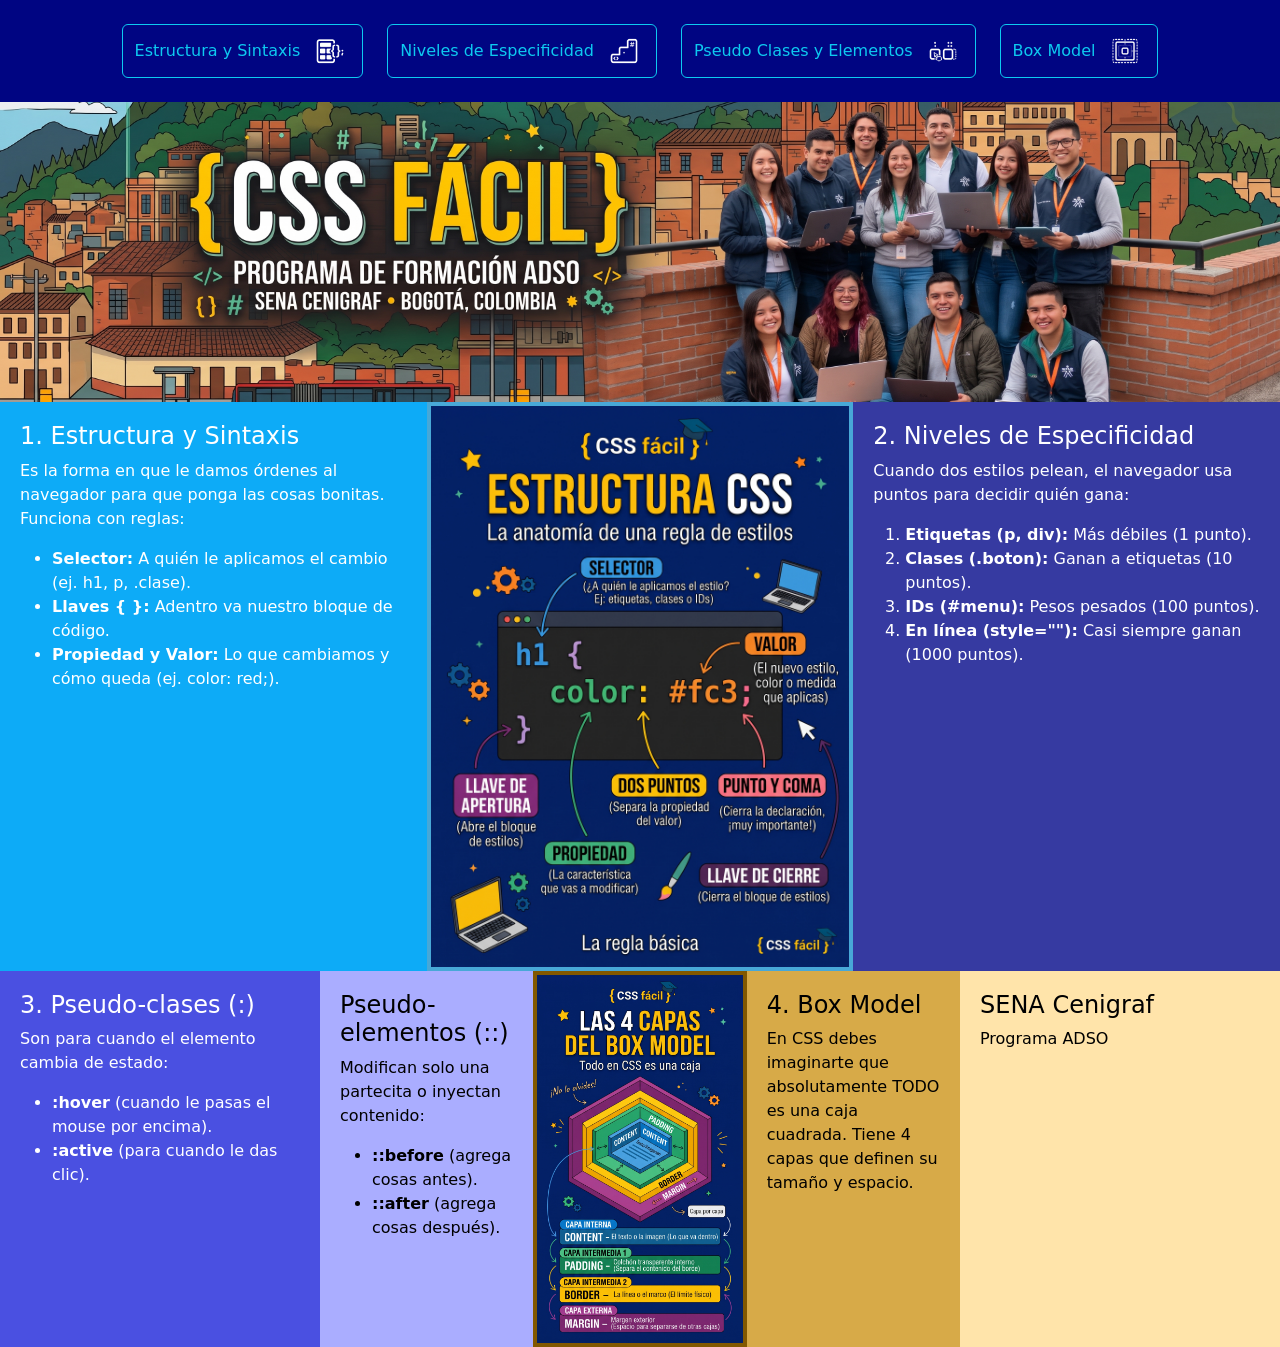
==== index.html @ d4d617f4 "Implementación de información en cajas e imagenes" ====
<!doctype html>
<html lang="en">

<head>
    <meta charset="utf-8">
    <meta name="viewport" content="width=device-width, initial-scale=1">
    <title>Mi primer maqueta</title>
    <link href="https://cdn.jsdelivr.net/npm/bootstrap@5.3.8/dist/css/bootstrap.min.css" rel="stylesheet" integrity="sha384-sRIl4kxILFvY47J16cr9ZwB07vP4J8+LH7qKQnuqkuIAvNWLzeN8tE5YBujZqJLB" crossorigin="anonymous">
    <style>
        html {
            scroll-behavior: smooth;
        }

        .caja1 {
            min-height: 100px;
            background-color: #000582;
        }

        .caja2 {
            height: 300px;
            background-color: #005782;
        }

        .caja3 {
            min-height: 300px;
            background-color: #0DABF7;
            color: white;
            padding: 20px;
        }

        .caja4 {
            min-height: 300px;
            background-color: #48A8D7;
            color: white;
            padding: 20px;
        }

        .caja5 {
            min-height: 300px;
            background-color: #363AA1;
            color: white;
            padding: 20px;
        }

        .caja6 {
            min-height: 300px;
            background-color: #4A50E1;
            color: white;
            padding: 20px;
        }

        .caja7 {
            min-height: 300px;
            background-color: #AAADFF;
            color: black;
            padding: 20px;
        }

        .caja8 {
            min-height: 300px;
            background-color: #825800;
            color: white;
        }

        .caja9 {
            min-height: 300px;
            background-color: #D7AA48;
            color: black;
            padding: 20px;
        }

        .caja10 {
            min-height: 300px;
            background-color: #FFE4AA;
            color: black;
            padding: 20px;
        }

        /* Ajuste para que los botones no se rompan */
        .btn-outline-info {
            display: flex !important;
            align-items: center;
            gap: 10px;
        }
    </style>
</head>

<body>
    <div class="container-fluid">
        <div class="row">

            <nav class=" col-12 col-sm-12 col-md-12 col-lg-12 col-xl-12 col-xxl-12 d-flex p-4 justify-content-center flex-wrap gap-4 caja1">
                <a class="btn btn-outline-info" href="#tema1" role="button"> Estructura y Sintaxis
                    <img src="/img/icono_ Estructura_sintaxis.webp" alt="icono estructura y sintaxis" width="40px">
                </a>
                <a class="btn btn-outline-info" href="#tema2" role="button">Niveles de Especificidad
                    <img src="/img/Icono_Niveles_de_Especificidad.webp" alt="icono especificidad" width="40px">
                </a>
                <a class="btn btn-outline-info" href="#tema3" role="button">Pseudo Clases y Elementos
                    <img src="/img/Icono_Pseudo_Clases_y_Pseudo_Elementos.webp" alt="icono pseudo" width="40px">
                </a>
                <a class="btn btn-outline-info" href="#tema4" role="button">Box Model
                    <img src="/img/Icono_Box_Model.webp" alt="icono box model" width="40px">
                </a>
            </nav>
            <header class=" col-12 col-sm-12 col-md-10 col-lg-10 col-xl-12 col-xxl-12 d-flex justify-content-center align-items-center p-0 caja2">
                <img src="/img/header.webp" alt="cabecera" width="100%" height="100%" style="object-fit: cover;">
            </header>
            <aside id="tema1" class=" col-6 col-sm-6 col-md-2 col-lg-2 col-xl-4 col-xxl-4 caja3">
                <h4>1. Estructura y Sintaxis</h4>
                <p>Es la forma en que le damos órdenes al navegador para que ponga las cosas bonitas. Funciona con reglas:</p>
                <ul>
                    <li><strong>Selector:</strong> A quién le aplicamos el cambio (ej. h1, p, .clase).</li>
                    <li><strong>Llaves { }:</strong> Adentro va nuestro bloque de código.</li>
                    <li><strong>Propiedad y Valor:</strong> Lo que cambiamos y cómo queda (ej. color: red;).</li>
                </ul>
            </aside>
            <section class=" col-6 col-sm-6 col-md-2 col-lg-2 col-xl-4 col-xxl-4 caja4 d-flex p-1 align-items-center justify-content-center">
                <img src="/img/estructura.webp" alt="Estructura CSS" width="100%">
            </section>
            <aside id="tema2" class=" col-6 col-sm-6 col-md-10 col-lg-10 col-xl-4 col-xxl-4 caja5">
                <h4>2. Niveles de Especificidad</h4>
                <p>Cuando dos estilos pelean, el navegador usa puntos para decidir quién gana:</p>
                <ol>
                    <li><strong>Etiquetas (p, div):</strong> Más débiles (1 punto).</li>
                    <li><strong>Clases (.boton):</strong> Ganan a etiquetas (10 puntos).</li>
                    <li><strong>IDs (#menu):</strong> Pesos pesados (100 puntos).</li>
                    <li><strong>En línea (style=""):</strong> Casi siempre ganan (1000 puntos).</li>
                </ol>
            </aside>
            <section id="tema3" class=" col-6 col-sm-6 col-md-12 col-lg-12 col-xl-3 col-xxl-3 caja6">
                <h4>3. Pseudo-clases (:)</h4>
                <p>Son para cuando el elemento cambia de estado:</p>
                <ul>
                    <li><strong>:hover</strong> (cuando le pasas el mouse por encima).</li>
                    <li><strong>:active</strong> (para cuando le das clic).</li>
                </ul>
            </section>
            <section class=" col-12 col-sm-12 col-md-4 col-lg-4 col-xl-2 col-xxl-2 caja7">
                <h4>Pseudo-elementos (::)</h4>
                <p>Modifican solo una partecita o inyectan contenido:</p>
                <ul>
                    <li><strong>::before</strong> (agrega cosas antes).</li>
                    <li><strong>::after</strong> (agrega cosas después).</li>
                </ul>
            </section>
            
            <section id="tema4" class=" col-12 col-sm-12 col-md-4 col-lg-4 col-xl-2 col-xxl-2 caja8 d-flex p-1 align-items-center justify-content-center">
                <img src="/img/capas_box.webp" alt="Las 4 Capas del Box Model" width="100%" height="100%" >
            </section>

            <section class=" col-12 col-sm-12 col-md-4 col-lg-4 col-xl-2 col-xxl-2 caja9">
                <h4>4. Box Model</h4>
                <p>En CSS debes imaginarte que absolutamente TODO es una caja cuadrada. Tiene 4 capas que definen su tamaño y espacio.</p>
            </section>
            
            <footer class=" col-12 col-sm-12 col-md-12 col-lg-12 col-xl-3 col-xxl-3 caja10">
                <h4>SENA Cenigraf</h4>
                <p>Programa ADSO</p>
            </footer>
        </div>
    </div>
    <script src="https://cdn.jsdelivr.net/npm/bootstrap@5.3.8/dist/js/bootstrap.bundle.min.js" integrity="sha384-FKyoEForCGlyvwx9Hj09JcYn3nv7wiPVlz7YYwJrWVcXK/BmnVDxM+D2scQbITxI" crossorigin="anonymous"></script>
</body>

</html>
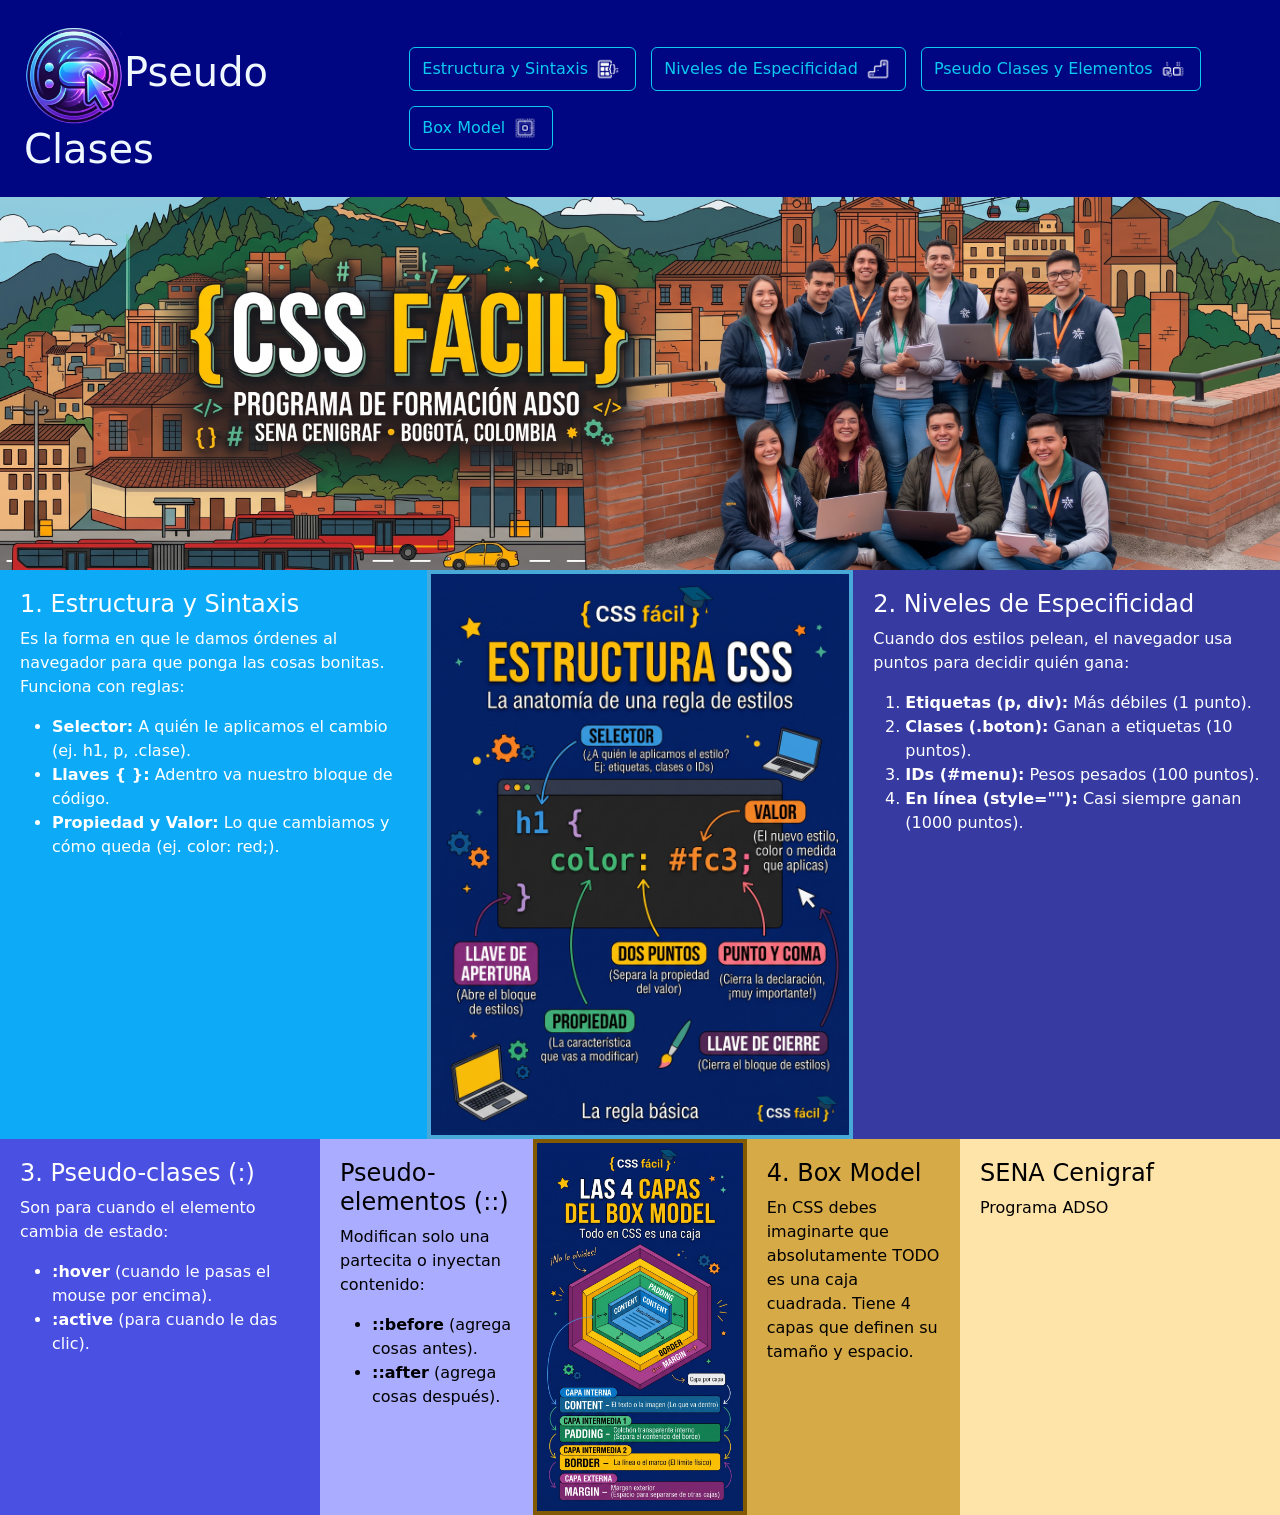
==== commit c74a97f0: "Menu hamburguesa y ajustes" ====
--- a/index.html
+++ b/index.html
@@ -5,7 +5,8 @@
     <meta charset="utf-8">
     <meta name="viewport" content="width=device-width, initial-scale=1">
     <title>Mi primer maqueta</title>
-    <link href="https://cdn.jsdelivr.net/npm/bootstrap@5.3.8/dist/css/bootstrap.min.css" rel="stylesheet" integrity="sha384-sRIl4kxILFvY47J16cr9ZwB07vP4J8+LH7qKQnuqkuIAvNWLzeN8tE5YBujZqJLB" crossorigin="anonymous">
+    <link href="https://cdn.jsdelivr.net/npm/bootstrap@5.3.8/dist/css/bootstrap.min.css" rel="stylesheet"
+        integrity="sha384-sRIl4kxILFvY47J16cr9ZwB07vP4J8+LH7qKQnuqkuIAvNWLzeN8tE5YBujZqJLB" crossorigin="anonymous">
     <style>
         html {
             scroll-behavior: smooth;
@@ -17,7 +18,7 @@
         }
 
         .caja2 {
-            height: 300px;
+            min-height: 300px;
             background-color: #005782;
         }
 
@@ -76,11 +77,15 @@
             padding: 20px;
         }
 
-        /* Ajuste para que los botones no se rompan */
-        .btn-outline-info {
-            display: flex !important;
+        .botones {
+            margin: 15px;
+        }
+
+        .contenedor-botones {
+            display: flex;
+            flex-direction: row;
+            gap: 15px;
             align-items: center;
-            gap: 10px;
         }
     </style>
 </head>
@@ -88,35 +93,56 @@
 <body>
     <div class="container-fluid">
         <div class="row">
-
-            <nav class=" col-12 col-sm-12 col-md-12 col-lg-12 col-xl-12 col-xxl-12 d-flex p-4 justify-content-center flex-wrap gap-4 caja1">
-                <a class="btn btn-outline-info" href="#tema1" role="button"> Estructura y Sintaxis
-                    <img src="/img/icono_ Estructura_sintaxis.webp" alt="icono estructura y sintaxis" width="40px">
-                </a>
-                <a class="btn btn-outline-info" href="#tema2" role="button">Niveles de Especificidad
-                    <img src="/img/Icono_Niveles_de_Especificidad.webp" alt="icono especificidad" width="40px">
-                </a>
-                <a class="btn btn-outline-info" href="#tema3" role="button">Pseudo Clases y Elementos
-                    <img src="/img/Icono_Pseudo_Clases_y_Pseudo_Elementos.webp" alt="icono pseudo" width="40px">
-                </a>
-                <a class="btn btn-outline-info" href="#tema4" role="button">Box Model
-                    <img src="/img/Icono_Box_Model.webp" alt="icono box model" width="40px">
-                </a>
+            <nav class="navbar navbar-expand-xl p-3 caja1">
+                <h1 class="m-2" style="color: aliceblue; width: 500px;"><img src="./img/psudoclases.webp" width="100px"
+                        alt="">Pseudo
+                    Clases</h1>
+                <div class="container-fluid justify-content-start">
+                    <button class="navbar-toggler bg-light my-2" type="button" data-bs-toggle="collapse"
+                        data-bs-target="#menuCSS" aria-control="menuCSS" aria-expanded="false"
+                        aria-label="abrir menu"><span class="navbar-toggler-icon"></span></button>
+                    <div class="collapse navbar-collapse justify-content-start flex-wrap gap-2 my-2 " id="menuCSS">
+                        <div class="botones d-flex gap-4 justify-content-start align-items-right">
+                            <div class="contenedor-botones flex-wrap" id="menuNav">
+                                <a href="index.html" class="btn btn-outline-info">
+                                    Estructura y Sintaxis
+                                    <img src="./img/icono_ Estructura_sintaxis.webp" alt="icono" width="30px">
+                                </a>
+                                <a href="#" class="btn btn-outline-info">
+                                    Niveles de Especificidad
+                                    <img src="./img/Icono_Niveles_de_Especificidad.webp" alt="icono" width="30px">
+                                </a>
+                                <a href="pseudo.html" class="btn btn-outline-info">
+                                    Pseudo Clases y Elementos
+                                    <img src="./img/Icono_Pseudo_Clases_y_Pseudo_Elementos.webp" alt="icono"
+                                        width="30px">
+                                </a>
+                                <a href="#" class="btn btn-outline-info">
+                                    Box Model
+                                    <img src="./img/Icono_Box_Model.webp" alt="icono" width="30px">
+                                </a>
+                            </div>
+                        </div>
+                    </div>
+                </div>
             </nav>
-            <header class=" col-12 col-sm-12 col-md-10 col-lg-10 col-xl-12 col-xxl-12 d-flex justify-content-center align-items-center p-0 caja2">
-                <img src="/img/header.webp" alt="cabecera" width="100%" height="100%" style="object-fit: cover;">
+            <header
+                class=" col-12 col-sm-12 col-md-10 col-lg-10 col-xl-12 col-xxl-12 d-flex justify-content-center align-items-center p-0 caja2">
+                <img src="./img/header.webp" alt="cabecera" width="100%" height="100%" style="object-fit: cover;">
             </header>
             <aside id="tema1" class=" col-6 col-sm-6 col-md-2 col-lg-2 col-xl-4 col-xxl-4 caja3">
                 <h4>1. Estructura y Sintaxis</h4>
-                <p>Es la forma en que le damos órdenes al navegador para que ponga las cosas bonitas. Funciona con reglas:</p>
+                <p>Es la forma en que le damos órdenes al navegador para que ponga las cosas bonitas. Funciona con
+                    reglas:</p>
                 <ul>
                     <li><strong>Selector:</strong> A quién le aplicamos el cambio (ej. h1, p, .clase).</li>
                     <li><strong>Llaves { }:</strong> Adentro va nuestro bloque de código.</li>
                     <li><strong>Propiedad y Valor:</strong> Lo que cambiamos y cómo queda (ej. color: red;).</li>
                 </ul>
             </aside>
-            <section class=" col-6 col-sm-6 col-md-2 col-lg-2 col-xl-4 col-xxl-4 caja4 d-flex p-1 align-items-center justify-content-center">
-                <img src="/img/estructura.webp" alt="Estructura CSS" width="100%">
+            <section
+                class=" col-6 col-sm-6 col-md-2 col-lg-2 col-xl-4 col-xxl-4 caja4 d-flex p-1 align-items-center justify-content-center">
+                <img src="./img/estructura.webp" alt="Estructura CSS" width="100%">
             </section>
             <aside id="tema2" class=" col-6 col-sm-6 col-md-10 col-lg-10 col-xl-4 col-xxl-4 caja5">
                 <h4>2. Niveles de Especificidad</h4>
@@ -144,23 +170,27 @@
                     <li><strong>::after</strong> (agrega cosas después).</li>
                 </ul>
             </section>
-            
-            <section id="tema4" class=" col-12 col-sm-12 col-md-4 col-lg-4 col-xl-2 col-xxl-2 caja8 d-flex p-1 align-items-center justify-content-center">
-                <img src="/img/capas_box.webp" alt="Las 4 Capas del Box Model" width="100%" height="100%" >
+
+            <section id="tema4"
+                class=" col-12 col-sm-12 col-md-4 col-lg-4 col-xl-2 col-xxl-2 caja8 d-flex p-1 align-items-center justify-content-center">
+                <img src="./img/capas_box.webp" alt="Las 4 Capas del Box Model" width="100%" height="100%">
             </section>
 
             <section class=" col-12 col-sm-12 col-md-4 col-lg-4 col-xl-2 col-xxl-2 caja9">
                 <h4>4. Box Model</h4>
-                <p>En CSS debes imaginarte que absolutamente TODO es una caja cuadrada. Tiene 4 capas que definen su tamaño y espacio.</p>
+                <p>En CSS debes imaginarte que absolutamente TODO es una caja cuadrada. Tiene 4 capas que definen su
+                    tamaño y espacio.</p>
             </section>
-            
+
             <footer class=" col-12 col-sm-12 col-md-12 col-lg-12 col-xl-3 col-xxl-3 caja10">
                 <h4>SENA Cenigraf</h4>
                 <p>Programa ADSO</p>
             </footer>
         </div>
     </div>
-    <script src="https://cdn.jsdelivr.net/npm/bootstrap@5.3.8/dist/js/bootstrap.bundle.min.js" integrity="sha384-FKyoEForCGlyvwx9Hj09JcYn3nv7wiPVlz7YYwJrWVcXK/BmnVDxM+D2scQbITxI" crossorigin="anonymous"></script>
+    <script src="https://cdn.jsdelivr.net/npm/bootstrap@5.3.8/dist/js/bootstrap.bundle.min.js"
+        integrity="sha384-FKyoEForCGlyvwx9Hj09JcYn3nv7wiPVlz7YYwJrWVcXK/BmnVDxM+D2scQbITxI"
+        crossorigin="anonymous"></script>
 </body>
 
 </html>
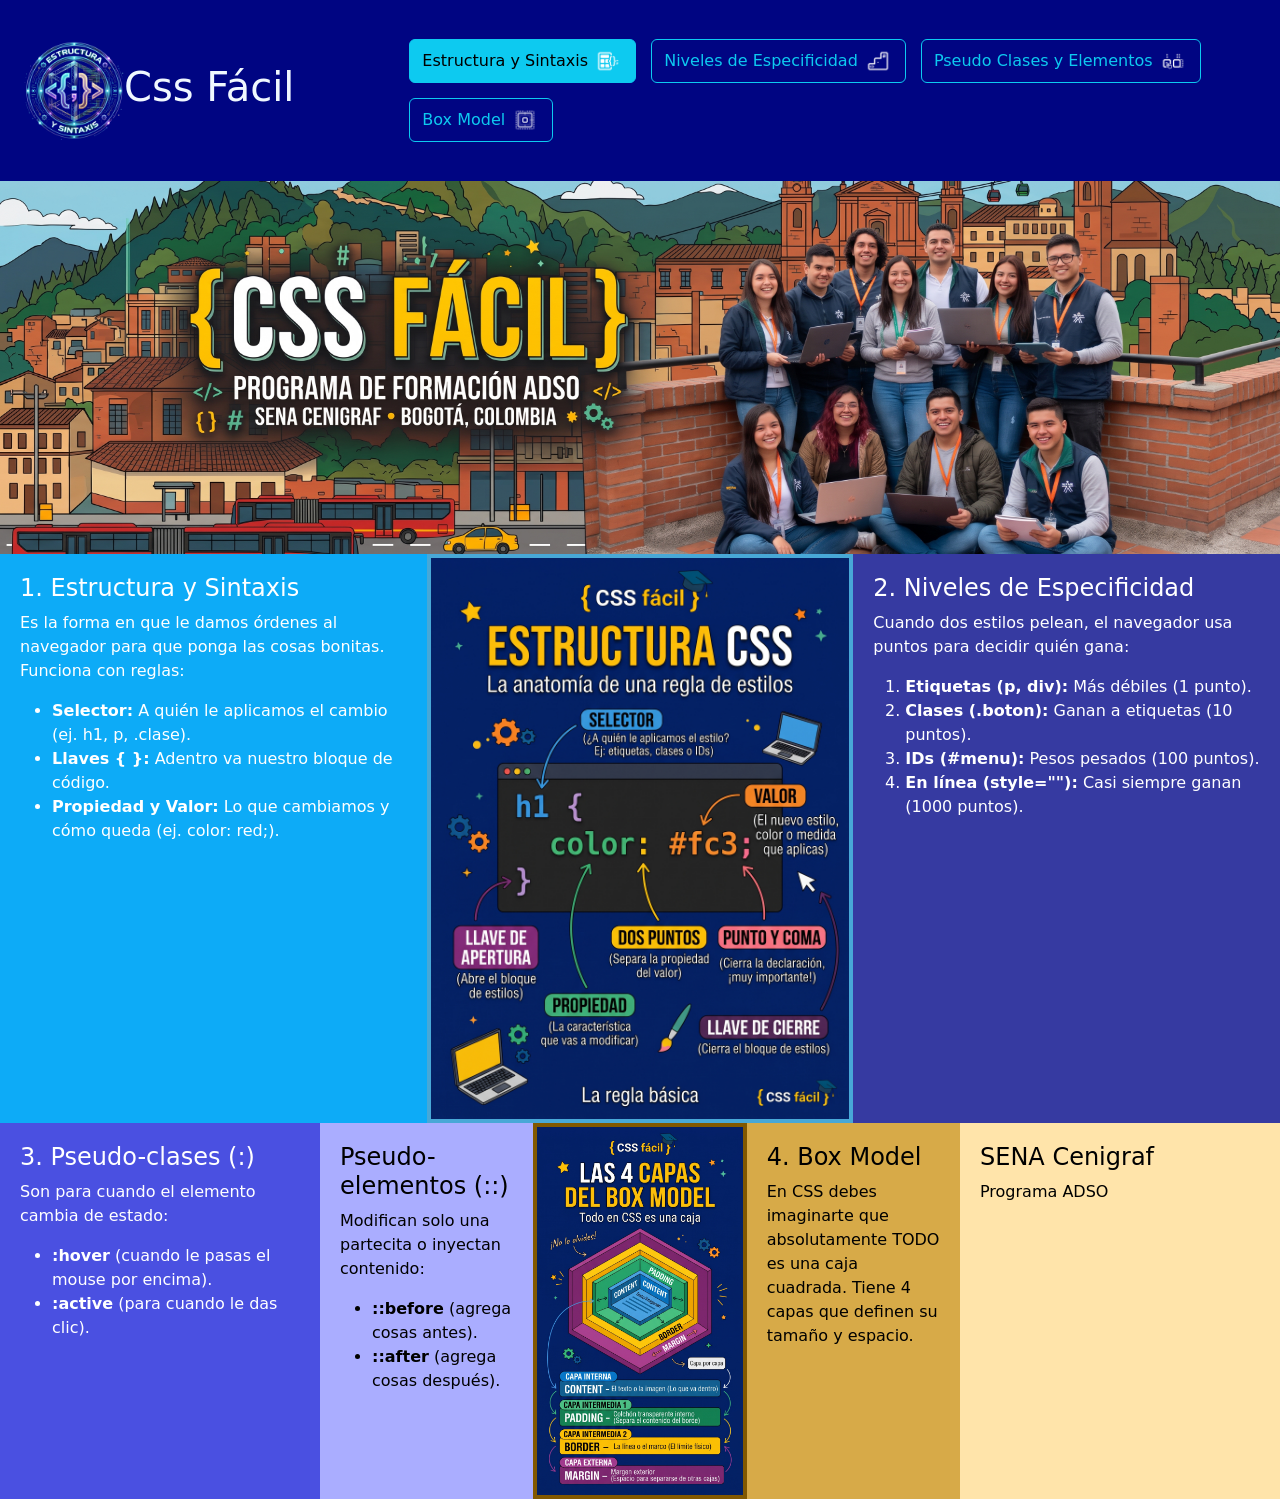
==== commit 73a427f5: "Estructura inicial" ====
--- a/index.html
+++ b/index.html
@@ -4,7 +4,7 @@
 <head>
     <meta charset="utf-8">
     <meta name="viewport" content="width=device-width, initial-scale=1">
-    <title>Mi primer maqueta</title>
+    <title>CSS Fácil</title>
     <link href="https://cdn.jsdelivr.net/npm/bootstrap@5.3.8/dist/css/bootstrap.min.css" rel="stylesheet"
         integrity="sha384-sRIl4kxILFvY47J16cr9ZwB07vP4J8+LH7qKQnuqkuIAvNWLzeN8tE5YBujZqJLB" crossorigin="anonymous">
     <style>
@@ -94,9 +94,8 @@
     <div class="container-fluid">
         <div class="row">
             <nav class="navbar navbar-expand-xl p-3 caja1">
-                <h1 class="m-2" style="color: aliceblue; width: 500px;"><img src="./img/psudoclases.webp" width="100px"
-                        alt="">Pseudo
-                    Clases</h1>
+                <h1 class="m-2" style="color: aliceblue; width: 500px;"><img src="./img/logo_estructura_sintaxis.webp" width="100px"
+                        alt="">Css Fácil</h1>
                 <div class="container-fluid justify-content-start">
                     <button class="navbar-toggler bg-light my-2" type="button" data-bs-toggle="collapse"
                         data-bs-target="#menuCSS" aria-control="menuCSS" aria-expanded="false"
@@ -104,11 +103,11 @@
                     <div class="collapse navbar-collapse justify-content-start flex-wrap gap-2 my-2 " id="menuCSS">
                         <div class="botones d-flex gap-4 justify-content-start align-items-right">
                             <div class="contenedor-botones flex-wrap" id="menuNav">
-                                <a href="index.html" class="btn btn-outline-info">
+                                <a href="index.html" class="btn btn-info">
                                     Estructura y Sintaxis
                                     <img src="./img/icono_ Estructura_sintaxis.webp" alt="icono" width="30px">
                                 </a>
-                                <a href="#" class="btn btn-outline-info">
+                                <a href="especificidad.html" class="btn btn-outline-info">
                                     Niveles de Especificidad
                                     <img src="./img/Icono_Niveles_de_Especificidad.webp" alt="icono" width="30px">
                                 </a>
